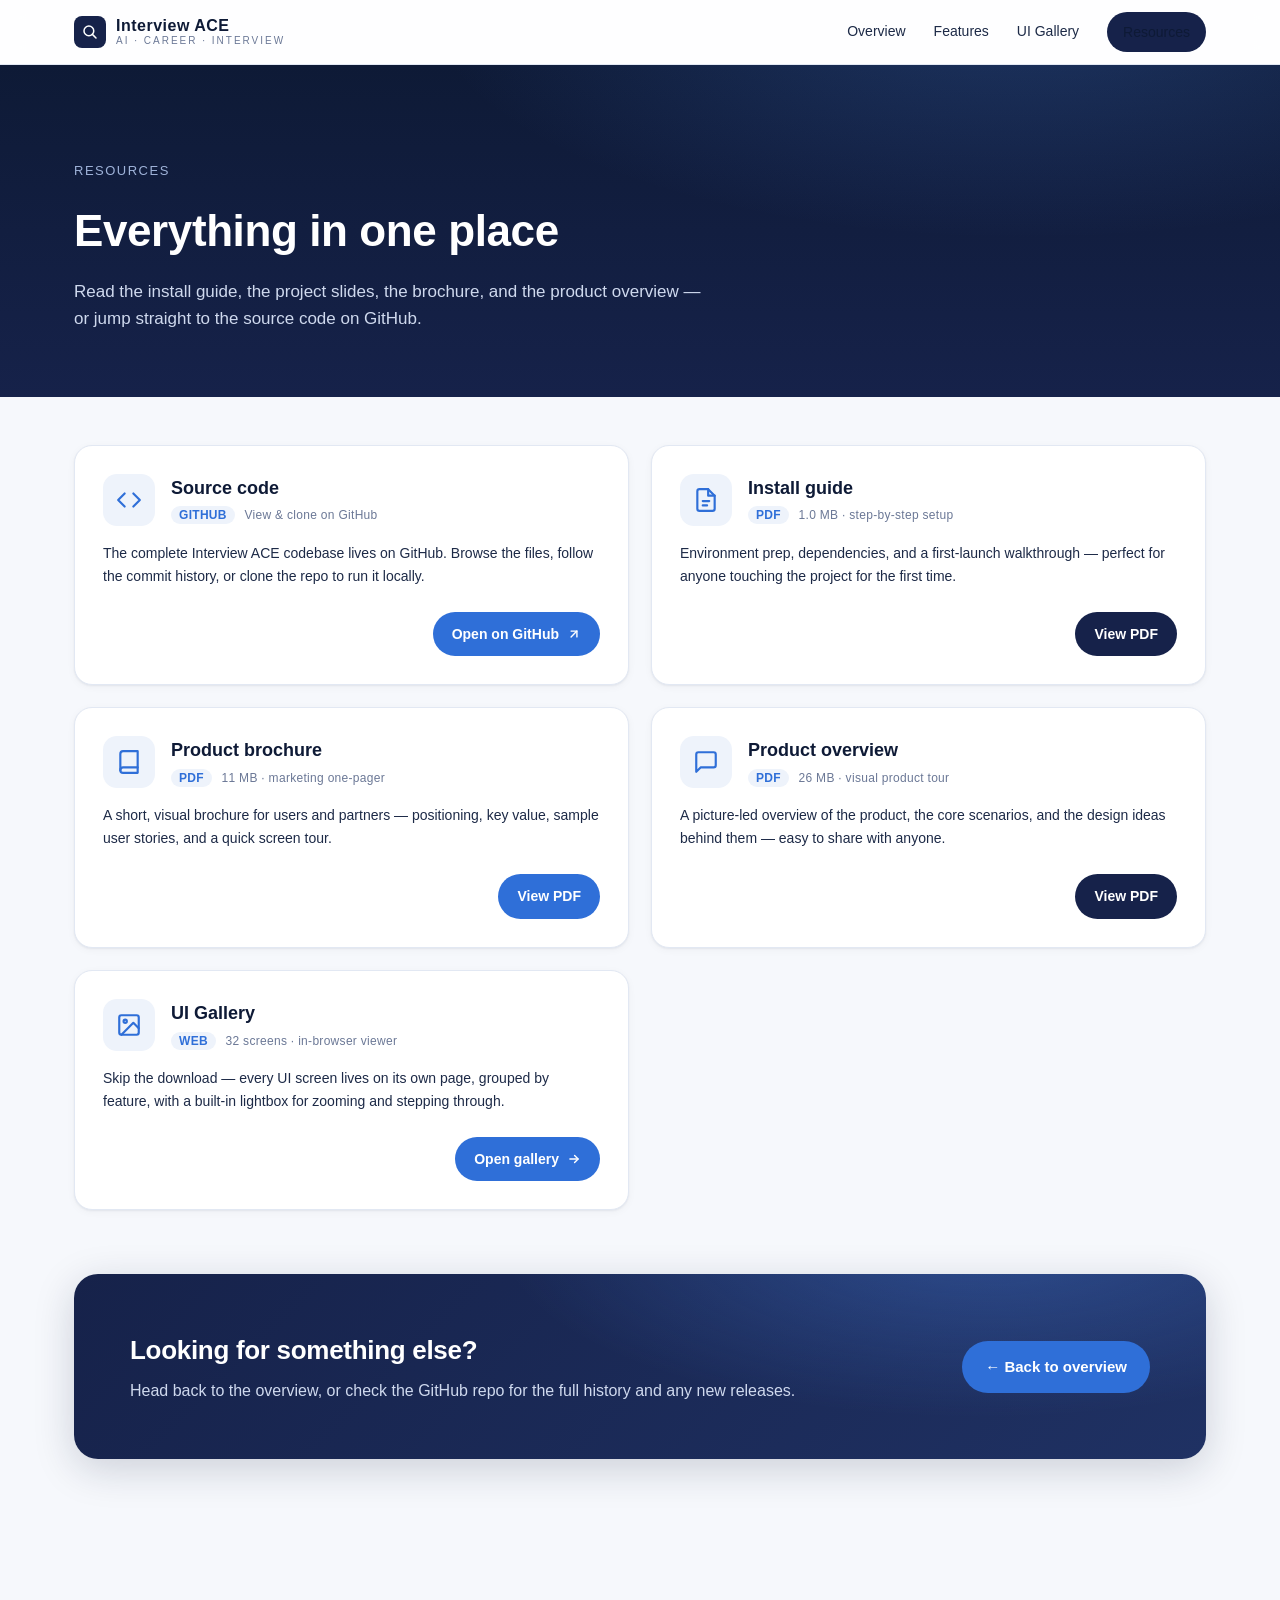
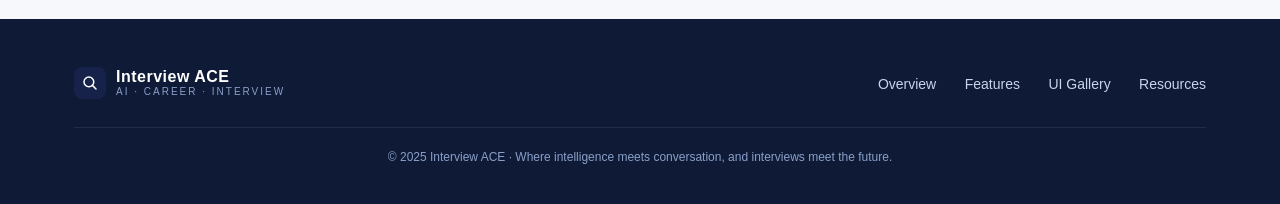
==== downloads.html @ 67b43d51 "Initial site: overview, UI gallery, resources (PDFs + GitHub link)" ====
<!doctype html>
<html lang="en">
<head>
  <meta charset="utf-8" />
  <title>Resources · Interview ACE</title>
  <meta name="viewport" content="width=device-width, initial-scale=1" />
  <meta name="description" content="Browse Interview ACE source code, install guide, project slides, brochure, and the full UI gallery." />

  <meta property="og:title" content="Resources · Interview ACE" />
  <meta property="og:description" content="Source code, slides, brochure, and the full UI — all in one place." />
  <meta property="og:image" content="assets/ui/cover.png" />
  <meta property="og:type" content="website" />

  <link rel="icon" type="image/svg+xml" href="assets/favicon.svg" />
  <link rel="stylesheet" href="styles.css" />
</head>
<body>

<!-- ============= Header ============= -->
<header class="site-header">
  <div class="container bar">
    <a class="brand" href="index.html" aria-label="Interview ACE home">
      <span class="logo-mark" aria-hidden="true">
        <svg viewBox="0 0 24 24" fill="none" stroke="currentColor" stroke-width="2" stroke-linecap="round" stroke-linejoin="round">
          <circle cx="10.5" cy="10.5" r="6.5"></circle>
          <line x1="20" y1="20" x2="15.2" y2="15.2"></line>
        </svg>
      </span>
      <span class="wordmark">
        Interview ACE
        <small>AI · CAREER · INTERVIEW</small>
      </span>
    </a>
    <nav class="nav">
      <a href="index.html">Overview</a>
      <a href="index.html#features">Features</a>
      <a href="ui.html">UI Gallery</a>
      <a href="downloads.html" class="cta active">Resources</a>
    </nav>
  </div>
</header>

<!-- ============= Page head ============= -->
<section class="page-head">
  <div class="container">
    <div class="crumbs">RESOURCES</div>
    <h1>Everything in one place</h1>
    <p>Read the install guide, the project slides, the brochure, and the product overview — or jump straight to the source code on GitHub.</p>
  </div>
</section>

<!-- ============= Downloads ============= -->
<section style="padding-top:48px;">
  <div class="container">

    <div class="download-grid">

      <!-- Source code (external link, no zip) -->
      <div class="dl-card">
        <div class="head">
          <div class="icon-wrap">
            <svg viewBox="0 0 24 24" fill="none" stroke="currentColor" stroke-width="2" stroke-linecap="round" stroke-linejoin="round">
              <polyline points="16 18 22 12 16 6"></polyline>
              <polyline points="8 6 2 12 8 18"></polyline>
            </svg>
          </div>
          <div>
            <h3>Source code</h3>
            <div class="meta"><span class="pill">GITHUB</span> View &amp; clone on GitHub</div>
          </div>
        </div>
        <p>The complete Interview ACE codebase lives on GitHub. Browse the files, follow the commit history, or clone the repo to run it locally.</p>
        <div class="foot">
          <a class="btn btn-primary" href="https://github.com/your-username/interview-ace" target="_blank" rel="noopener">
            Open on GitHub
            <svg width="14" height="14" viewBox="0 0 24 24" fill="none" stroke="currentColor" stroke-width="2.4" stroke-linecap="round" stroke-linejoin="round"><path d="M7 17 17 7"></path><path d="M7 7h10v10"></path></svg>
          </a>
        </div>
      </div>

      <!-- Install guide -->
      <div class="dl-card">
        <div class="head">
          <div class="icon-wrap">
            <svg viewBox="0 0 24 24" fill="none" stroke="currentColor" stroke-width="2" stroke-linecap="round" stroke-linejoin="round">
              <path d="M14 2H6a2 2 0 0 0-2 2v16a2 2 0 0 0 2 2h12a2 2 0 0 0 2-2V8z"></path>
              <polyline points="14 2 14 8 20 8"></polyline>
              <line x1="9" y1="13" x2="15" y2="13"></line>
              <line x1="9" y1="17" x2="13" y2="17"></line>
            </svg>
          </div>
          <div>
            <h3>Install guide</h3>
            <div class="meta"><span class="pill">PDF</span> 1.0 MB · step-by-step setup</div>
          </div>
        </div>
        <p>Environment prep, dependencies, and a first-launch walkthrough — perfect for anyone touching the project for the first time.</p>
        <div class="foot">
          <a class="btn btn-dark" href="downloads/InterviewAce-install-manual.pdf" target="_blank" rel="noopener">
            View PDF
          </a>
        </div>
      </div>

      <!-- Brochure -->
      <div class="dl-card">
        <div class="head">
          <div class="icon-wrap">
            <svg viewBox="0 0 24 24" fill="none" stroke="currentColor" stroke-width="2" stroke-linecap="round" stroke-linejoin="round">
              <path d="M4 19.5A2.5 2.5 0 0 1 6.5 17H20"></path>
              <path d="M6.5 2H20v20H6.5A2.5 2.5 0 0 1 4 19.5v-15A2.5 2.5 0 0 1 6.5 2z"></path>
            </svg>
          </div>
          <div>
            <h3>Product brochure</h3>
            <div class="meta"><span class="pill">PDF</span> 11 MB · marketing one-pager</div>
          </div>
        </div>
        <p>A short, visual brochure for users and partners — positioning, key value, sample user stories, and a quick screen tour.</p>
        <div class="foot">
          <a class="btn btn-primary" href="downloads/InterviewAce-brochure.pdf" target="_blank" rel="noopener">
            View PDF
          </a>
        </div>
      </div>

      <!-- Product overview -->
      <div class="dl-card">
        <div class="head">
          <div class="icon-wrap">
            <svg viewBox="0 0 24 24" fill="none" stroke="currentColor" stroke-width="2" stroke-linecap="round" stroke-linejoin="round">
              <path d="M21 15a2 2 0 0 1-2 2H7l-4 4V5a2 2 0 0 1 2-2h14a2 2 0 0 1 2 2z"></path>
            </svg>
          </div>
          <div>
            <h3>Product overview</h3>
            <div class="meta"><span class="pill">PDF</span> 26 MB · visual product tour</div>
          </div>
        </div>
        <p>A picture-led overview of the product, the core scenarios, and the design ideas behind them — easy to share with anyone.</p>
        <div class="foot">
          <a class="btn btn-dark" href="downloads/InterviewAce-product-intro.pdf" target="_blank" rel="noopener">
            View PDF
          </a>
        </div>
      </div>

      <!-- UI Gallery link -->
      <div class="dl-card">
        <div class="head">
          <div class="icon-wrap">
            <svg viewBox="0 0 24 24" fill="none" stroke="currentColor" stroke-width="2" stroke-linecap="round" stroke-linejoin="round">
              <rect x="3" y="3" width="18" height="18" rx="2"></rect>
              <circle cx="8.5" cy="8.5" r="1.5"></circle>
              <polyline points="21 15 16 10 5 21"></polyline>
            </svg>
          </div>
          <div>
            <h3>UI Gallery</h3>
            <div class="meta"><span class="pill">WEB</span> 32 screens · in-browser viewer</div>
          </div>
        </div>
        <p>Skip the download — every UI screen lives on its own page, grouped by feature, with a built-in lightbox for zooming and stepping through.</p>
        <div class="foot">
          <a class="btn btn-primary" href="ui.html">
            Open gallery
            <svg width="14" height="14" viewBox="0 0 24 24" fill="none" stroke="currentColor" stroke-width="2.4" stroke-linecap="round" stroke-linejoin="round"><path d="M5 12h14"></path><path d="m13 6 6 6-6 6"></path></svg>
          </a>
        </div>
      </div>

    </div>

    <div class="banner" style="margin-top:64px;">
      <div>
        <h3>Looking for something else?</h3>
        <p>Head back to the overview, or check the GitHub repo for the full history and any new releases.</p>
      </div>
      <a href="index.html" class="btn btn-primary">← Back to overview</a>
    </div>

  </div>
</section>

<!-- ============= Footer ============= -->
<footer class="site-footer">
  <div class="container">
    <div class="row">
      <a class="brand" href="index.html">
        <span class="logo-mark" aria-hidden="true">
          <svg viewBox="0 0 24 24" fill="none" stroke="currentColor" stroke-width="2" stroke-linecap="round" stroke-linejoin="round">
            <circle cx="10.5" cy="10.5" r="6.5"></circle>
            <line x1="20" y1="20" x2="15.2" y2="15.2"></line>
          </svg>
        </span>
        <span class="wordmark">Interview ACE<small>AI · CAREER · INTERVIEW</small></span>
      </a>
      <nav>
        <a href="index.html">Overview</a>
        <a href="index.html#features">Features</a>
        <a href="ui.html">UI Gallery</a>
        <a href="downloads.html">Resources</a>
      </nav>
    </div>
    <div class="copy">
      © 2025 Interview ACE · Where intelligence meets conversation, and interviews meet the future.
    </div>
  </div>
</footer>

</body>
</html>
---- styles.css ----
/* ============================================================
   Interview ACE — Static site styles
   Palette inspired by the app UI: deep navy + cobalt accents.
   ============================================================ */

:root {
  --navy-900: #0e1a36;
  --navy-800: #16224a;
  --navy-700: #1f3163;
  --navy-600: #2a467e;
  --blue-500: #2f6fd8;
  --blue-400: #4f8af0;
  --blue-200: #c7dbff;
  --blue-50:  #eef3fb;
  --ink:      #0e1a36;
  --text:     #1d2a47;
  --muted:    #6b7896;
  --line:     #e2e8f3;
  --bg:       #f6f8fc;
  --white:    #ffffff;
  --radius:   16px;
  --shadow-sm: 0 1px 2px rgba(14,26,54,.06), 0 2px 8px rgba(14,26,54,.04);
  --shadow-md: 0 4px 14px rgba(14,26,54,.08), 0 12px 40px rgba(14,26,54,.06);
  --shadow-lg: 0 10px 40px rgba(14,26,54,.18);
  --max-w: 1180px;
}

* { box-sizing: border-box; }

html, body {
  margin: 0;
  padding: 0;
  background: var(--bg);
  color: var(--text);
  font-family: -apple-system, BlinkMacSystemFont, "PingFang SC", "Helvetica Neue",
               "Segoe UI", "Microsoft YaHei", Arial, sans-serif;
  line-height: 1.6;
  -webkit-font-smoothing: antialiased;
  text-rendering: optimizeLegibility;
}

img { max-width: 100%; display: block; }
a { color: var(--blue-500); text-decoration: none; }
a:hover { color: var(--blue-400); }

.container {
  max-width: var(--max-w);
  margin: 0 auto;
  padding: 0 24px;
}

/* ===================== Header ===================== */
.site-header {
  position: sticky;
  top: 0;
  z-index: 50;
  background: rgba(255,255,255,.85);
  backdrop-filter: saturate(150%) blur(12px);
  -webkit-backdrop-filter: saturate(150%) blur(12px);
  border-bottom: 1px solid var(--line);
}
.site-header .bar {
  display: flex;
  align-items: center;
  justify-content: space-between;
  height: 64px;
}
.brand {
  display: flex;
  align-items: center;
  gap: 10px;
  color: var(--navy-900);
  font-weight: 700;
  letter-spacing: .5px;
}
.brand .logo-mark {
  width: 32px;
  height: 32px;
  border-radius: 8px;
  background: var(--navy-800);
  display: inline-flex;
  align-items: center;
  justify-content: center;
  color: #fff;
}
.brand .logo-mark svg { width: 18px; height: 18px; }
.brand .wordmark {
  font-size: 16px;
  line-height: 1;
}
.brand .wordmark small {
  display: block;
  font-size: 10px;
  color: var(--muted);
  font-weight: 500;
  letter-spacing: 2px;
  margin-top: 2px;
}

.nav {
  display: flex;
  align-items: center;
  gap: 28px;
}
.nav a {
  color: var(--text);
  font-weight: 500;
  font-size: 14px;
  padding: 6px 0;
  border-bottom: 2px solid transparent;
}
.nav a.active,
.nav a:hover {
  color: var(--navy-900);
  border-bottom-color: var(--blue-500);
}
.nav .cta {
  background: var(--navy-800);
  color: #fff;
  padding: 9px 16px;
  border-radius: 999px;
  border: none;
}
.nav .cta:hover {
  background: var(--blue-500);
  color: #fff;
  border-bottom-color: transparent;
}

/* ===================== Hero ===================== */
.hero {
  position: relative;
  background:
    radial-gradient(1200px 500px at 80% -10%, rgba(79,138,240,.22), transparent 60%),
    radial-gradient(900px 500px at 10% 110%, rgba(47,111,216,.18), transparent 60%),
    linear-gradient(180deg, var(--navy-900) 0%, var(--navy-800) 100%);
  color: #fff;
  overflow: hidden;
}
.hero::after {
  content: "";
  position: absolute;
  inset: 0;
  background-image:
    radial-gradient(rgba(255,255,255,.05) 1px, transparent 1px);
  background-size: 22px 22px;
  pointer-events: none;
  opacity: .5;
}
.hero .container {
  position: relative;
  padding-top: 80px;
  padding-bottom: 80px;
  display: grid;
  grid-template-columns: 1.05fr .95fr;
  gap: 48px;
  align-items: center;
}
.hero-eyebrow {
  display: inline-flex;
  align-items: center;
  gap: 8px;
  padding: 6px 12px;
  border-radius: 999px;
  background: rgba(255,255,255,.08);
  border: 1px solid rgba(255,255,255,.15);
  font-size: 12px;
  letter-spacing: 1.5px;
  color: #cfe0ff;
  margin-bottom: 22px;
}
.hero-eyebrow .dot {
  width: 6px; height: 6px; border-radius: 50%;
  background: var(--blue-400);
  box-shadow: 0 0 12px var(--blue-400);
}
.hero h1 {
  font-size: clamp(34px, 4.6vw, 56px);
  line-height: 1.1;
  margin: 0 0 18px;
  letter-spacing: -.5px;
  font-weight: 800;
}
.hero h1 .accent {
  background: linear-gradient(90deg, #9dc1ff, #ffffff 60%);
  -webkit-background-clip: text;
  background-clip: text;
  color: transparent;
}
.hero p.lead {
  font-size: 17px;
  color: #cfd9ee;
  margin: 0 0 28px;
  max-width: 540px;
}
.hero .actions {
  display: flex;
  gap: 12px;
  flex-wrap: wrap;
}
.btn {
  display: inline-flex;
  align-items: center;
  gap: 8px;
  padding: 13px 22px;
  border-radius: 999px;
  font-weight: 600;
  font-size: 15px;
  border: 1px solid transparent;
  cursor: pointer;
  transition: transform .15s ease, background .15s ease, color .15s ease, border-color .15s ease;
  text-decoration: none;
}
.btn:hover { transform: translateY(-1px); }
.btn-primary {
  background: var(--blue-500);
  color: #fff;
}
.btn-primary:hover { background: var(--blue-400); color: #fff; }
.btn-ghost {
  background: transparent;
  color: #fff;
  border-color: rgba(255,255,255,.35);
}
.btn-ghost:hover { background: rgba(255,255,255,.08); color: #fff; }
.btn-dark {
  background: var(--navy-800);
  color: #fff;
}
.btn-dark:hover { background: var(--blue-500); color: #fff; }

.hero-visual {
  position: relative;
  display: flex;
  align-items: center;
  justify-content: center;
  min-height: 360px;
}
.hero-visual .phone-stack {
  position: relative;
  width: 100%;
  max-width: 460px;
  aspect-ratio: 4 / 5;
}
.hero-visual .phone-stack img {
  position: absolute;
  width: 56%;
  border-radius: 28px;
  box-shadow: var(--shadow-lg);
  border: 1px solid rgba(255,255,255,.08);
}
.hero-visual .phone-stack img:nth-child(1) {
  left: 0; top: 6%;
  transform: rotate(-6deg);
  z-index: 1;
}
.hero-visual .phone-stack img:nth-child(2) {
  left: 24%; top: 0;
  transform: rotate(2deg);
  z-index: 3;
  width: 60%;
}
.hero-visual .phone-stack img:nth-child(3) {
  right: 0; top: 12%;
  transform: rotate(8deg);
  z-index: 2;
}

/* ===================== Stat strip ===================== */
.stats {
  background: var(--white);
  border-top: 1px solid var(--line);
  border-bottom: 1px solid var(--line);
}
.stats .container {
  display: grid;
  grid-template-columns: repeat(4, 1fr);
  gap: 24px;
  padding-top: 28px;
  padding-bottom: 28px;
}
.stat {
  text-align: center;
}
.stat .n {
  font-size: 28px;
  font-weight: 700;
  color: var(--navy-900);
  letter-spacing: -.5px;
}
.stat .l {
  font-size: 13px;
  color: var(--muted);
  margin-top: 4px;
}

/* ===================== Sections ===================== */
section { padding: 96px 0; }
.section-head {
  text-align: center;
  margin-bottom: 56px;
}
.section-head .kicker {
  text-transform: uppercase;
  letter-spacing: 3px;
  color: var(--blue-500);
  font-size: 12px;
  font-weight: 600;
  margin-bottom: 12px;
}
.section-head h2 {
  font-size: clamp(28px, 3vw, 40px);
  margin: 0 0 14px;
  color: var(--navy-900);
  font-weight: 800;
  letter-spacing: -.3px;
}
.section-head p {
  color: var(--muted);
  max-width: 640px;
  margin: 0 auto;
  font-size: 16px;
}

/* feature grid */
.feature-grid {
  display: grid;
  grid-template-columns: repeat(4, 1fr);
  gap: 22px;
}
.feature {
  background: var(--white);
  border: 1px solid var(--line);
  border-radius: var(--radius);
  padding: 26px 22px;
  box-shadow: var(--shadow-sm);
  transition: transform .2s ease, box-shadow .2s ease, border-color .2s ease;
}
.feature:hover {
  transform: translateY(-4px);
  box-shadow: var(--shadow-md);
  border-color: var(--blue-200);
}
.feature .ico {
  width: 44px; height: 44px;
  border-radius: 12px;
  background: var(--blue-50);
  color: var(--blue-500);
  display: flex; align-items: center; justify-content: center;
  margin-bottom: 16px;
}
.feature .ico svg { width: 22px; height: 22px; }
.feature h3 {
  font-size: 17px;
  margin: 0 0 8px;
  color: var(--navy-900);
}
.feature p {
  font-size: 14px;
  color: var(--muted);
  margin: 0;
}

/* alternating showcase */
.showcase {
  display: grid;
  grid-template-columns: 1fr 1fr;
  gap: 64px;
  align-items: center;
  margin-bottom: 96px;
}
.showcase:last-child { margin-bottom: 0; }
.showcase.reverse { direction: rtl; }
.showcase.reverse > * { direction: ltr; }

.showcase .copy h3 {
  font-size: 28px;
  font-weight: 800;
  color: var(--navy-900);
  margin: 0 0 14px;
  letter-spacing: -.3px;
}
.showcase .copy .tag {
  display: inline-block;
  font-size: 12px;
  font-weight: 600;
  letter-spacing: 2px;
  text-transform: uppercase;
  color: var(--blue-500);
  margin-bottom: 12px;
}
.showcase .copy p {
  color: var(--text);
  font-size: 16px;
  margin: 0 0 18px;
}
.showcase ul {
  list-style: none;
  padding: 0;
  margin: 0;
}
.showcase li {
  position: relative;
  padding: 6px 0 6px 28px;
  color: var(--text);
  font-size: 15px;
}
.showcase li::before {
  content: "";
  position: absolute;
  left: 0; top: 14px;
  width: 16px; height: 16px;
  border-radius: 50%;
  background: var(--blue-50);
  border: 2px solid var(--blue-500);
}

.screens-frame {
  position: relative;
  background: linear-gradient(135deg, var(--blue-50), #ffffff);
  border-radius: 24px;
  padding: 28px;
  border: 1px solid var(--line);
  box-shadow: var(--shadow-md);
}
.screens-frame .row {
  display: grid;
  grid-template-columns: repeat(3, 1fr);
  gap: 14px;
}
.screens-frame img {
  border-radius: 14px;
  border: 1px solid var(--line);
  box-shadow: var(--shadow-sm);
}

/* gallery / grid of all screens */
.gallery {
  display: grid;
  grid-template-columns: repeat(auto-fill, minmax(180px, 1fr));
  gap: 14px;
}
.gallery a {
  display: block;
  border-radius: 14px;
  overflow: hidden;
  background: #fff;
  border: 1px solid var(--line);
  box-shadow: var(--shadow-sm);
  transition: transform .2s ease, box-shadow .2s ease;
}
.gallery a:hover {
  transform: translateY(-3px);
  box-shadow: var(--shadow-md);
}
.gallery img {
  aspect-ratio: 9 / 19.5;
  object-fit: cover;
  width: 100%;
}

/* ===================== Banner CTA ===================== */
.banner {
  margin-top: 24px;
  padding: 56px;
  background:
    radial-gradient(800px 300px at 80% -20%, rgba(79,138,240,.35), transparent 60%),
    linear-gradient(135deg, var(--navy-800), var(--navy-700));
  color: #fff;
  border-radius: 24px;
  display: flex;
  align-items: center;
  justify-content: space-between;
  gap: 32px;
  flex-wrap: wrap;
  box-shadow: var(--shadow-lg);
}
.banner h3 {
  font-size: 26px;
  margin: 0 0 6px;
  letter-spacing: -.3px;
}
.banner p { margin: 0; color: #cfd9ee; }

/* ===================== Downloads page ===================== */
.page-head {
  background:
    radial-gradient(1000px 400px at 80% -20%, rgba(79,138,240,.25), transparent 60%),
    linear-gradient(180deg, var(--navy-900) 0%, var(--navy-800) 100%);
  color: #fff;
  padding: 96px 0 64px;
}
.page-head h1 {
  font-size: clamp(32px, 4vw, 44px);
  margin: 0 0 12px;
  letter-spacing: -.4px;
  font-weight: 800;
}
.page-head p {
  color: #cfd9ee;
  font-size: 17px;
  max-width: 640px;
  margin: 0;
}
.page-head .crumbs {
  font-size: 13px;
  letter-spacing: 1.5px;
  color: #9fb3d9;
  text-transform: uppercase;
  margin-bottom: 14px;
}

.download-grid {
  display: grid;
  grid-template-columns: repeat(2, 1fr);
  gap: 22px;
}
.dl-card {
  background: #fff;
  border: 1px solid var(--line);
  border-radius: 18px;
  padding: 28px;
  box-shadow: var(--shadow-sm);
  display: flex;
  flex-direction: column;
  gap: 16px;
  transition: transform .2s ease, box-shadow .2s ease, border-color .2s ease;
}
.dl-card:hover {
  transform: translateY(-3px);
  box-shadow: var(--shadow-md);
  border-color: var(--blue-200);
}
.dl-card .head {
  display: flex;
  align-items: flex-start;
  gap: 16px;
}
.dl-card .icon-wrap {
  flex: 0 0 auto;
  width: 52px; height: 52px;
  border-radius: 14px;
  background: var(--blue-50);
  color: var(--blue-500);
  display: flex; align-items: center; justify-content: center;
}
.dl-card .icon-wrap svg { width: 26px; height: 26px; }
.dl-card h3 {
  margin: 0 0 4px;
  font-size: 18px;
  color: var(--navy-900);
}
.dl-card .meta {
  font-size: 12px;
  color: var(--muted);
  letter-spacing: .3px;
}
.dl-card .meta .pill {
  background: var(--blue-50);
  color: var(--blue-500);
  padding: 2px 8px;
  border-radius: 999px;
  margin-right: 6px;
  font-weight: 600;
}
.dl-card p {
  margin: 0;
  color: var(--text);
  font-size: 14px;
  line-height: 1.65;
}
.dl-card .foot {
  display: flex;
  justify-content: flex-end;
  margin-top: auto;
  padding-top: 8px;
}
.dl-card .btn { padding: 10px 18px; font-size: 14px; }

.notice {
  background: #fff7e6;
  border: 1px solid #ffe2a3;
  color: #6a4b00;
  padding: 14px 18px;
  border-radius: 12px;
  font-size: 14px;
  margin-bottom: 28px;
}
.notice strong { color: #6a4b00; }

/* ===================== Footer ===================== */
.site-footer {
  background: var(--navy-900);
  color: #c8d3ec;
  padding: 48px 0 36px;
  margin-top: 64px;
}
.site-footer .row {
  display: flex;
  justify-content: space-between;
  align-items: center;
  gap: 16px;
  flex-wrap: wrap;
}
.site-footer .brand { color: #fff; }
.site-footer .brand small { color: #8aa0c9; }
.site-footer nav a {
  color: #c8d3ec;
  margin-left: 24px;
  font-size: 14px;
}
.site-footer nav a:hover { color: #fff; }
.site-footer .copy {
  margin-top: 28px;
  font-size: 12px;
  color: #8aa0c9;
  text-align: center;
  border-top: 1px solid rgba(255,255,255,.08);
  padding-top: 20px;
}

/* ===================== UI Gallery page ===================== */
.gallery-section { padding: 56px 0; }
.gallery-section + .gallery-section { padding-top: 0; }

.cat-head {
  display: flex;
  align-items: flex-end;
  justify-content: space-between;
  gap: 24px;
  margin-bottom: 28px;
  padding-bottom: 18px;
  border-bottom: 1px solid var(--line);
}
.cat-head h2 {
  font-size: 26px;
  margin: 0 0 4px;
  color: var(--navy-900);
  font-weight: 800;
  letter-spacing: -.2px;
}
.cat-head .kicker {
  font-size: 11px;
  letter-spacing: 3px;
  color: var(--blue-500);
  text-transform: uppercase;
  font-weight: 600;
  margin-bottom: 4px;
}
.cat-head p {
  margin: 0;
  color: var(--muted);
  font-size: 14px;
  max-width: 460px;
}
.cat-head .count {
  background: var(--blue-50);
  color: var(--blue-500);
  padding: 4px 10px;
  border-radius: 999px;
  font-size: 12px;
  font-weight: 600;
  flex: 0 0 auto;
}

.photo-grid {
  display: grid;
  grid-template-columns: repeat(auto-fill, minmax(200px, 1fr));
  gap: 18px;
}
.photo-grid button {
  appearance: none;
  border: none;
  padding: 0;
  margin: 0;
  background: #fff;
  border-radius: 18px;
  overflow: hidden;
  box-shadow: var(--shadow-sm);
  border: 1px solid var(--line);
  cursor: zoom-in;
  transition: transform .2s ease, box-shadow .2s ease, border-color .2s ease;
  display: block;
  width: 100%;
}
.photo-grid button:hover {
  transform: translateY(-3px);
  box-shadow: var(--shadow-md);
  border-color: var(--blue-200);
}
.photo-grid img {
  width: 100%;
  aspect-ratio: 9 / 19.5;
  object-fit: cover;
  display: block;
}

/* lightbox */
.lightbox {
  position: fixed;
  inset: 0;
  background: rgba(8, 16, 36, .88);
  backdrop-filter: blur(8px);
  -webkit-backdrop-filter: blur(8px);
  display: none;
  align-items: center;
  justify-content: center;
  z-index: 100;
  padding: 32px;
  animation: lbFade .15s ease;
}
.lightbox.open { display: flex; }
.lightbox img {
  max-width: 100%;
  max-height: 100%;
  border-radius: 14px;
  box-shadow: 0 30px 80px rgba(0,0,0,.5);
}
.lightbox .lb-close,
.lightbox .lb-prev,
.lightbox .lb-next {
  position: absolute;
  appearance: none;
  border: none;
  background: rgba(255,255,255,.1);
  color: #fff;
  width: 44px; height: 44px;
  border-radius: 50%;
  font-size: 22px;
  cursor: pointer;
  display: flex; align-items: center; justify-content: center;
  transition: background .15s ease;
}
.lightbox .lb-close:hover,
.lightbox .lb-prev:hover,
.lightbox .lb-next:hover { background: rgba(255,255,255,.22); }
.lightbox .lb-close { top: 20px; right: 20px; }
.lightbox .lb-prev { left: 24px; top: 50%; transform: translateY(-50%); }
.lightbox .lb-next { right: 24px; top: 50%; transform: translateY(-50%); }
.lightbox .lb-counter {
  position: absolute;
  bottom: 24px;
  left: 50%;
  transform: translateX(-50%);
  color: #cfd9ee;
  font-size: 13px;
  letter-spacing: 1px;
}
@keyframes lbFade {
  from { opacity: 0; } to { opacity: 1; }
}

/* ===================== Responsive ===================== */
@media (max-width: 960px) {
  .hero .container {
    grid-template-columns: 1fr;
    padding-top: 60px;
    padding-bottom: 60px;
  }
  .hero-visual { min-height: 320px; }
  .stats .container { grid-template-columns: repeat(2, 1fr); }
  .feature-grid { grid-template-columns: repeat(2, 1fr); }
  .showcase { grid-template-columns: 1fr; gap: 28px; margin-bottom: 64px; }
  .showcase.reverse { direction: ltr; }
  .download-grid { grid-template-columns: 1fr; }
  section { padding: 64px 0; }
  .banner { padding: 36px; }
  .nav { gap: 16px; }
  .nav a:not(.cta) { display: none; }
}

@media (max-width: 720px) {
  .cat-head { flex-direction: column; align-items: flex-start; }
}
@media (max-width: 480px) {
  .stats .container { grid-template-columns: 1fr 1fr; }
  .feature-grid { grid-template-columns: 1fr; }
  .screens-frame .row { grid-template-columns: 1fr 1fr; }
  .screens-frame .row img:nth-child(3) { display: none; }
  .photo-grid { grid-template-columns: repeat(2, 1fr); gap: 12px; }
  .lightbox { padding: 16px; }
  .lightbox .lb-prev, .lightbox .lb-next { width: 38px; height: 38px; }
}
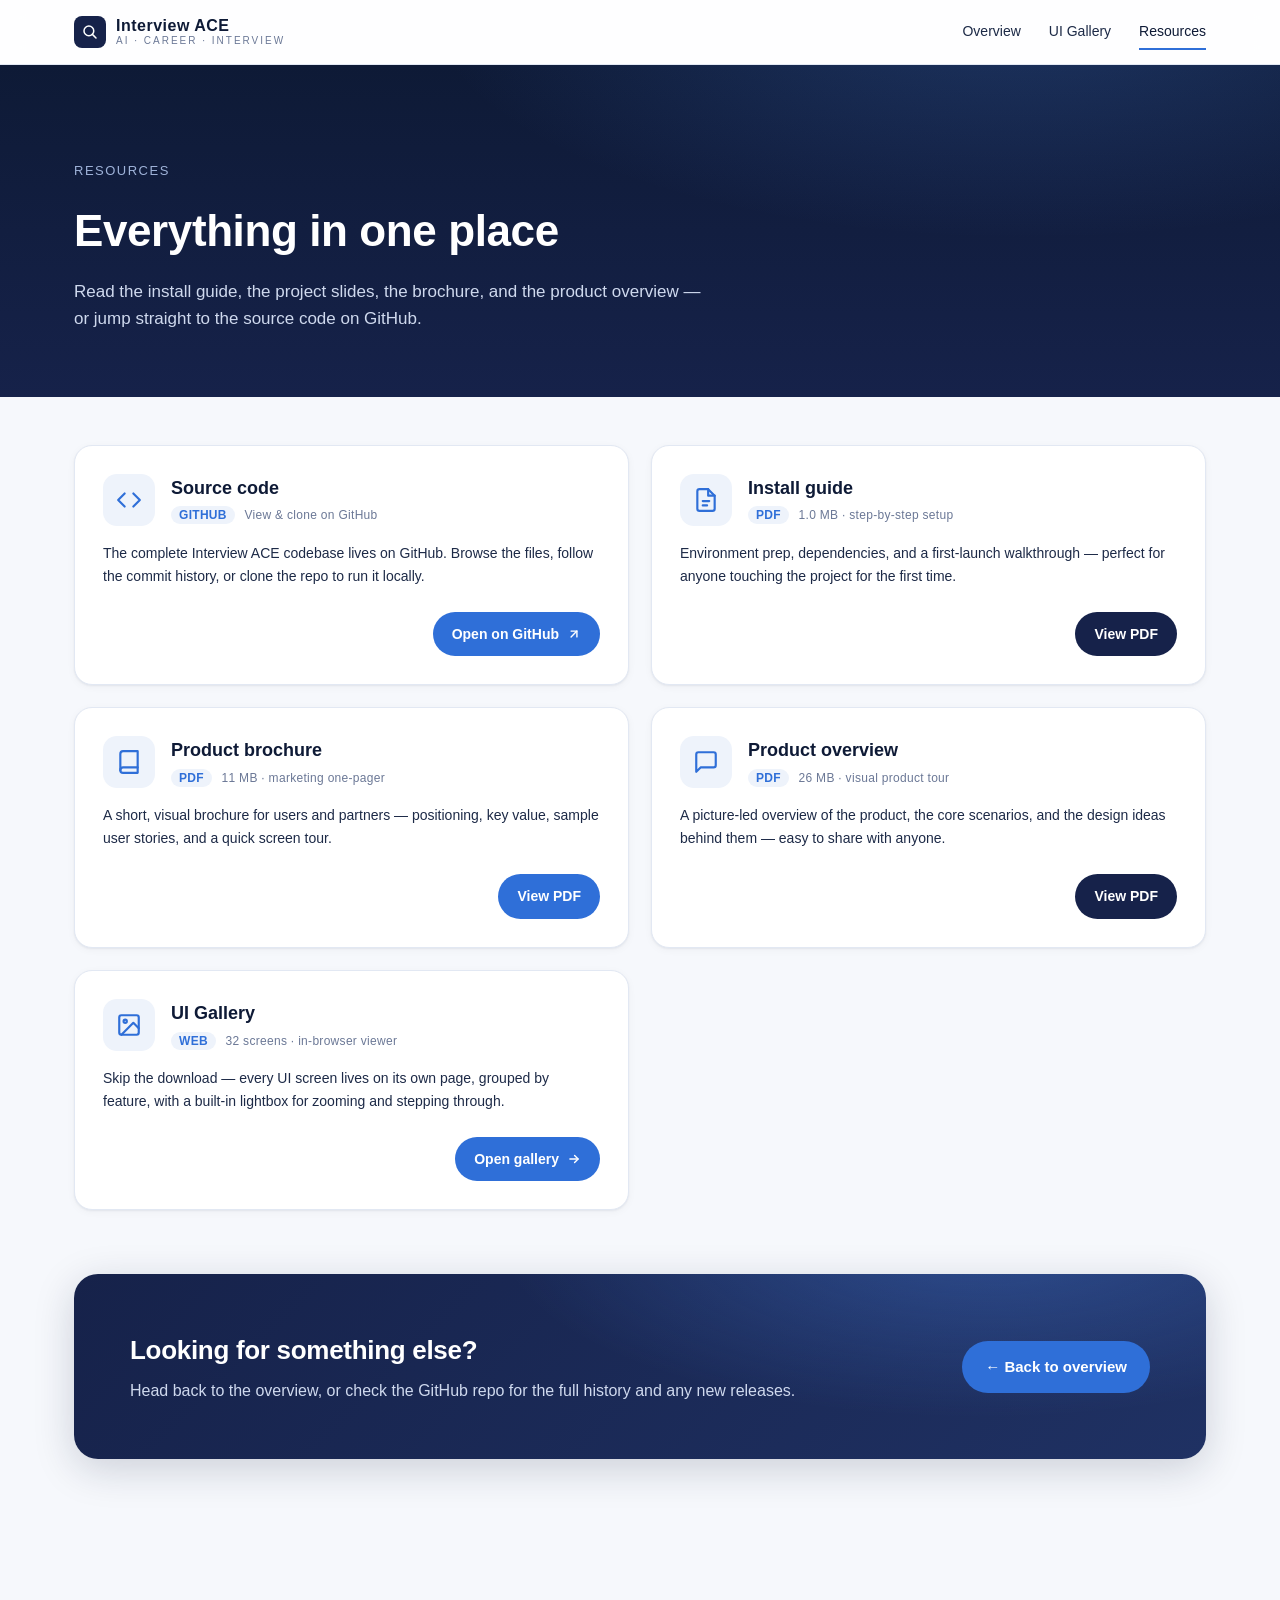
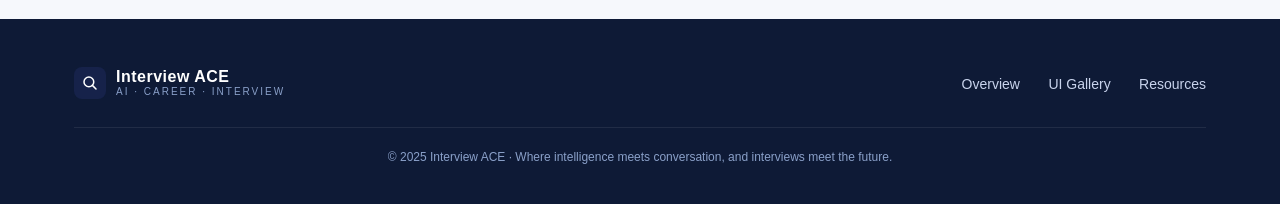
==== commit 753b438d: "1" ====
--- a/downloads.html
+++ b/downloads.html
@@ -16,7 +16,6 @@
 </head>
 <body>
 
-<!-- ============= Header ============= -->
 <header class="site-header">
   <div class="container bar">
     <a class="brand" href="index.html" aria-label="Interview ACE home">
@@ -31,16 +30,17 @@
         <small>AI · CAREER · INTERVIEW</small>
       </span>
     </a>
+    <button class="hamburger" type="button" aria-label="Toggle menu" aria-expanded="false">
+      <span></span><span></span><span></span>
+    </button>
     <nav class="nav">
       <a href="index.html">Overview</a>
-      <a href="index.html#features">Features</a>
       <a href="ui.html">UI Gallery</a>
-      <a href="downloads.html" class="cta active">Resources</a>
+      <a href="downloads.html" class="active">Resources</a>
     </nav>
   </div>
 </header>
 
-<!-- ============= Page head ============= -->
 <section class="page-head">
   <div class="container">
     <div class="crumbs">RESOURCES</div>
@@ -49,13 +49,11 @@
   </div>
 </section>
 
-<!-- ============= Downloads ============= -->
 <section style="padding-top:48px;">
   <div class="container">
 
     <div class="download-grid">
 
-      <!-- Source code (external link, no zip) -->
       <div class="dl-card">
         <div class="head">
           <div class="icon-wrap">
@@ -71,14 +69,13 @@
         </div>
         <p>The complete Interview ACE codebase lives on GitHub. Browse the files, follow the commit history, or clone the repo to run it locally.</p>
         <div class="foot">
-          <a class="btn btn-primary" href="https://github.com/your-username/interview-ace" target="_blank" rel="noopener">
+          <a class="btn btn-primary" href="https://github.com/weilinhe00/interview-ace" target="_blank" rel="noopener">
             Open on GitHub
             <svg width="14" height="14" viewBox="0 0 24 24" fill="none" stroke="currentColor" stroke-width="2.4" stroke-linecap="round" stroke-linejoin="round"><path d="M7 17 17 7"></path><path d="M7 7h10v10"></path></svg>
           </a>
         </div>
       </div>
 
-      <!-- Install guide -->
       <div class="dl-card">
         <div class="head">
           <div class="icon-wrap">
@@ -102,7 +99,6 @@
         </div>
       </div>
 
-      <!-- Brochure -->
       <div class="dl-card">
         <div class="head">
           <div class="icon-wrap">
@@ -124,7 +120,6 @@
         </div>
       </div>
 
-      <!-- Product overview -->
       <div class="dl-card">
         <div class="head">
           <div class="icon-wrap">
@@ -145,7 +140,6 @@
         </div>
       </div>
 
-      <!-- UI Gallery link -->
       <div class="dl-card">
         <div class="head">
           <div class="icon-wrap">
@@ -182,7 +176,6 @@
   </div>
 </section>
 
-<!-- ============= Footer ============= -->
 <footer class="site-footer">
   <div class="container">
     <div class="row">
@@ -197,7 +190,6 @@
       </a>
       <nav>
         <a href="index.html">Overview</a>
-        <a href="index.html#features">Features</a>
         <a href="ui.html">UI Gallery</a>
         <a href="downloads.html">Resources</a>
       </nav>
@@ -208,5 +200,6 @@
   </div>
 </footer>
 
+<script src="nav.js" defer></script>
 </body>
 </html>
--- a/styles.css
+++ b/styles.css
@@ -1,7 +1,3 @@
-/* ============================================================
-   Interview ACE — Static site styles
-   Palette inspired by the app UI: deep navy + cobalt accents.
-   ============================================================ */
 
 :root {
   --navy-900: #0e1a36;
@@ -49,7 +45,6 @@
   padding: 0 24px;
 }
 
-/* ===================== Header ===================== */
 .site-header {
   position: sticky;
   top: 0;
@@ -108,26 +103,46 @@
   font-size: 14px;
   padding: 6px 0;
   border-bottom: 2px solid transparent;
+  background: transparent;
 }
 .nav a.active,
 .nav a:hover {
   color: var(--navy-900);
   border-bottom-color: var(--blue-500);
 }
-.nav .cta {
-  background: var(--navy-800);
-  color: #fff;
-  padding: 9px 16px;
-  border-radius: 999px;
-  border: none;
-}
-.nav .cta:hover {
-  background: var(--blue-500);
-  color: #fff;
-  border-bottom-color: transparent;
-}
-
-/* ===================== Hero ===================== */
+
+.hamburger {
+  display: none;
+  appearance: none;
+  background: transparent;
+  border: 0;
+  padding: 8px;
+  cursor: pointer;
+  width: 40px;
+  height: 40px;
+  align-items: center;
+  justify-content: center;
+  flex-direction: column;
+  gap: 5px;
+  border-radius: 10px;
+}
+.hamburger:hover { background: rgba(14,26,54,.06); }
+.hamburger span {
+  display: block;
+  width: 22px;
+  height: 2px;
+  background: var(--navy-900);
+  border-radius: 2px;
+  transition: transform .2s ease, opacity .2s ease;
+}
+body.nav-open .hamburger span:nth-child(1) {
+  transform: translateY(7px) rotate(45deg);
+}
+body.nav-open .hamburger span:nth-child(2) { opacity: 0; }
+body.nav-open .hamburger span:nth-child(3) {
+  transform: translateY(-7px) rotate(-45deg);
+}
+
 .hero {
   position: relative;
   background:
@@ -266,7 +281,6 @@
   z-index: 2;
 }
 
-/* ===================== Stat strip ===================== */
 .stats {
   background: var(--white);
   border-top: 1px solid var(--line);
@@ -294,7 +308,6 @@
   margin-top: 4px;
 }
 
-/* ===================== Sections ===================== */
 section { padding: 96px 0; }
 .section-head {
   text-align: center;
@@ -322,7 +335,6 @@
   font-size: 16px;
 }
 
-/* feature grid */
 .feature-grid {
   display: grid;
   grid-template-columns: repeat(4, 1fr);
@@ -361,7 +373,6 @@
   margin: 0;
 }
 
-/* alternating showcase */
 .showcase {
   display: grid;
   grid-template-columns: 1fr 1fr;
@@ -434,7 +445,6 @@
   box-shadow: var(--shadow-sm);
 }
 
-/* gallery / grid of all screens */
 .gallery {
   display: grid;
   grid-template-columns: repeat(auto-fill, minmax(180px, 1fr));
@@ -459,7 +469,6 @@
   width: 100%;
 }
 
-/* ===================== Banner CTA ===================== */
 .banner {
   margin-top: 24px;
   padding: 56px;
@@ -482,7 +491,6 @@
 }
 .banner p { margin: 0; color: #cfd9ee; }
 
-/* ===================== Downloads page ===================== */
 .page-head {
   background:
     radial-gradient(1000px 400px at 80% -20%, rgba(79,138,240,.25), transparent 60%),
@@ -588,7 +596,6 @@
 }
 .notice strong { color: #6a4b00; }
 
-/* ===================== Footer ===================== */
 .site-footer {
   background: var(--navy-900);
   color: #c8d3ec;
@@ -619,7 +626,6 @@
   padding-top: 20px;
 }
 
-/* ===================== UI Gallery page ===================== */
 .gallery-section { padding: 56px 0; }
 .gallery-section + .gallery-section { padding-top: 0; }
 
@@ -695,7 +701,6 @@
   display: block;
 }
 
-/* lightbox */
 .lightbox {
   position: fixed;
   inset: 0;
@@ -750,7 +755,6 @@
   from { opacity: 0; } to { opacity: 1; }
 }
 
-/* ===================== Responsive ===================== */
 @media (max-width: 960px) {
   .hero .container {
     grid-template-columns: 1fr;
@@ -765,8 +769,43 @@
   .download-grid { grid-template-columns: 1fr; }
   section { padding: 64px 0; }
   .banner { padding: 36px; }
-  .nav { gap: 16px; }
-  .nav a:not(.cta) { display: none; }
+
+  .hamburger { display: flex; }
+  .site-header .nav {
+    position: absolute;
+    top: 64px;
+    left: 0;
+    right: 0;
+    background: #fff;
+    border-bottom: 1px solid var(--line);
+    box-shadow: var(--shadow-md);
+    flex-direction: column;
+    align-items: stretch;
+    gap: 0;
+    padding: 8px 0;
+    transform: translateY(-8px);
+    opacity: 0;
+    pointer-events: none;
+    transition: transform .18s ease, opacity .18s ease;
+  }
+  .site-header .nav a {
+    padding: 14px 24px;
+    font-size: 16px;
+    border-bottom: 1px solid var(--line);
+  }
+  .site-header .nav a:last-child { border-bottom: 0; }
+  .site-header .nav a.active,
+  .site-header .nav a:hover {
+    border-bottom-color: var(--line);
+    background: var(--blue-50);
+    color: var(--navy-900);
+  }
+  body.nav-open .site-header .nav {
+    transform: translateY(0);
+    opacity: 1;
+    pointer-events: auto;
+  }
+  body.nav-open { overflow: hidden; }
 }
 
 @media (max-width: 720px) {
